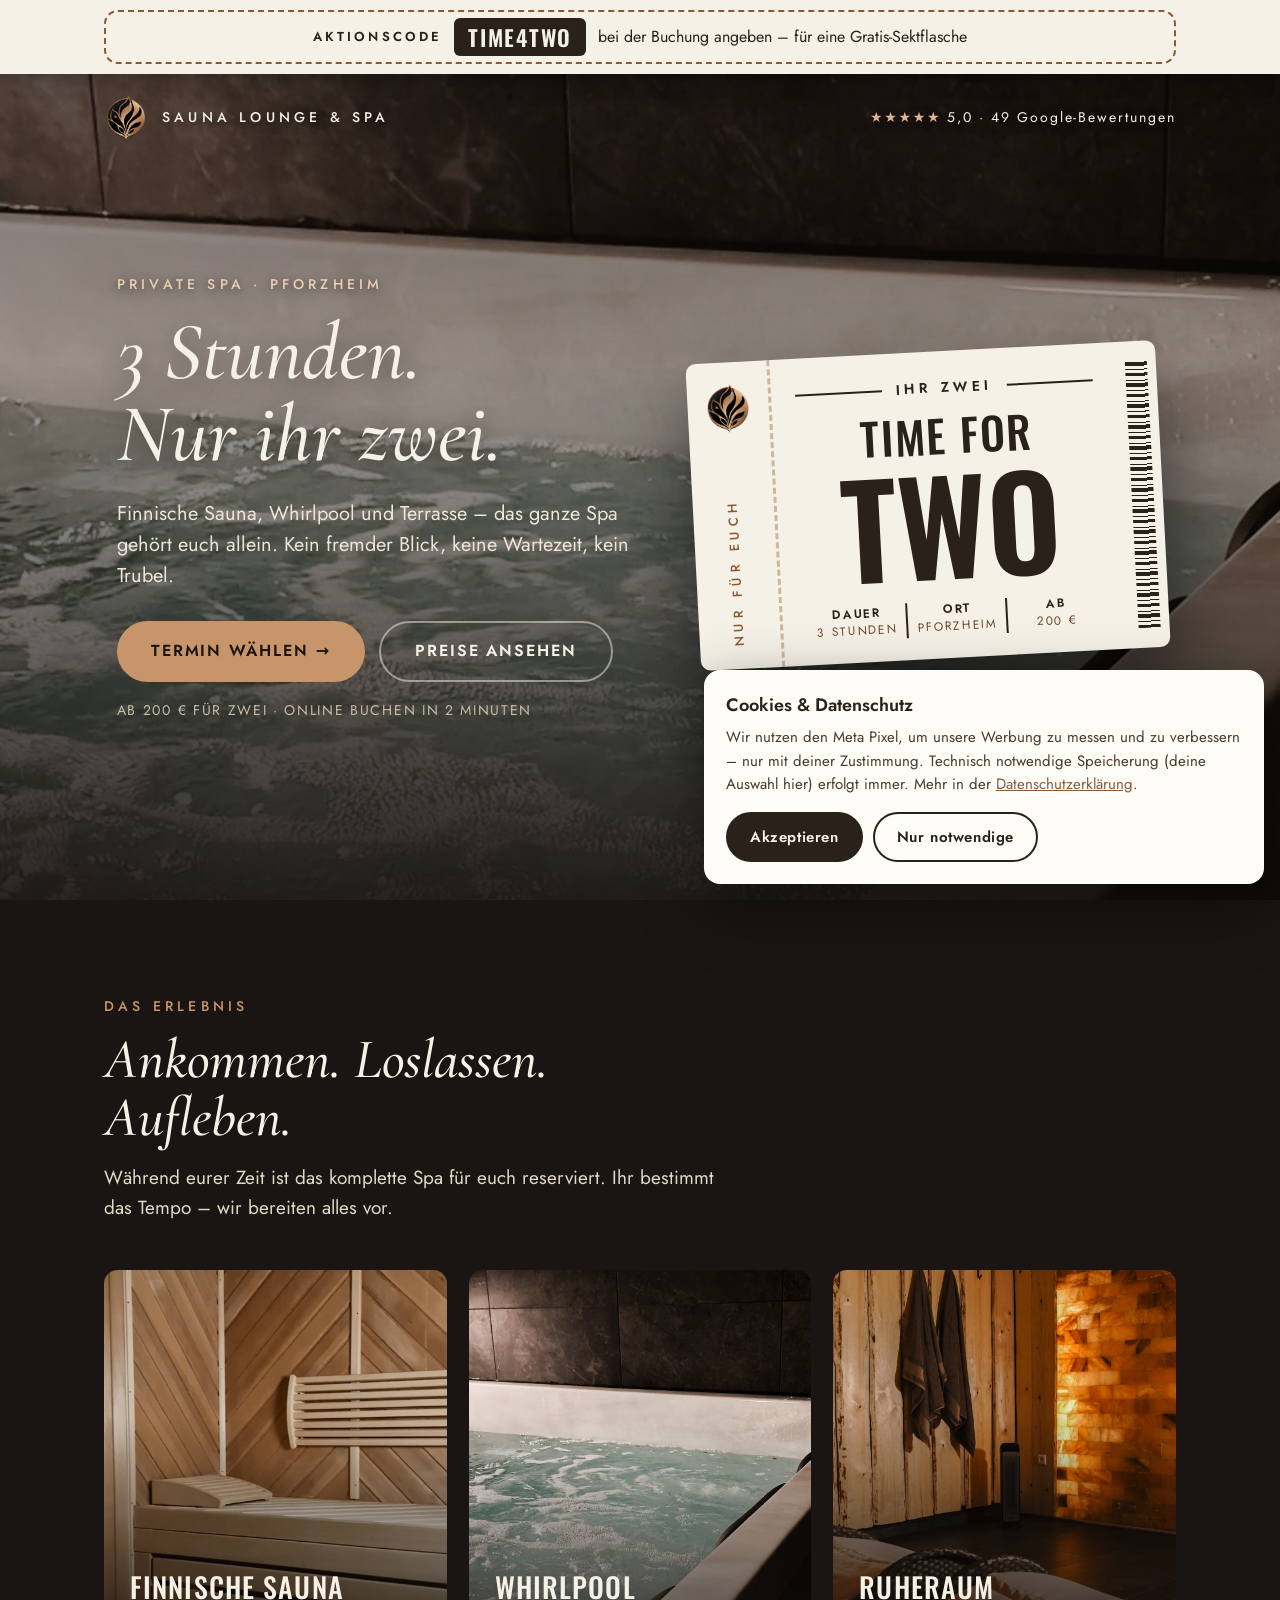
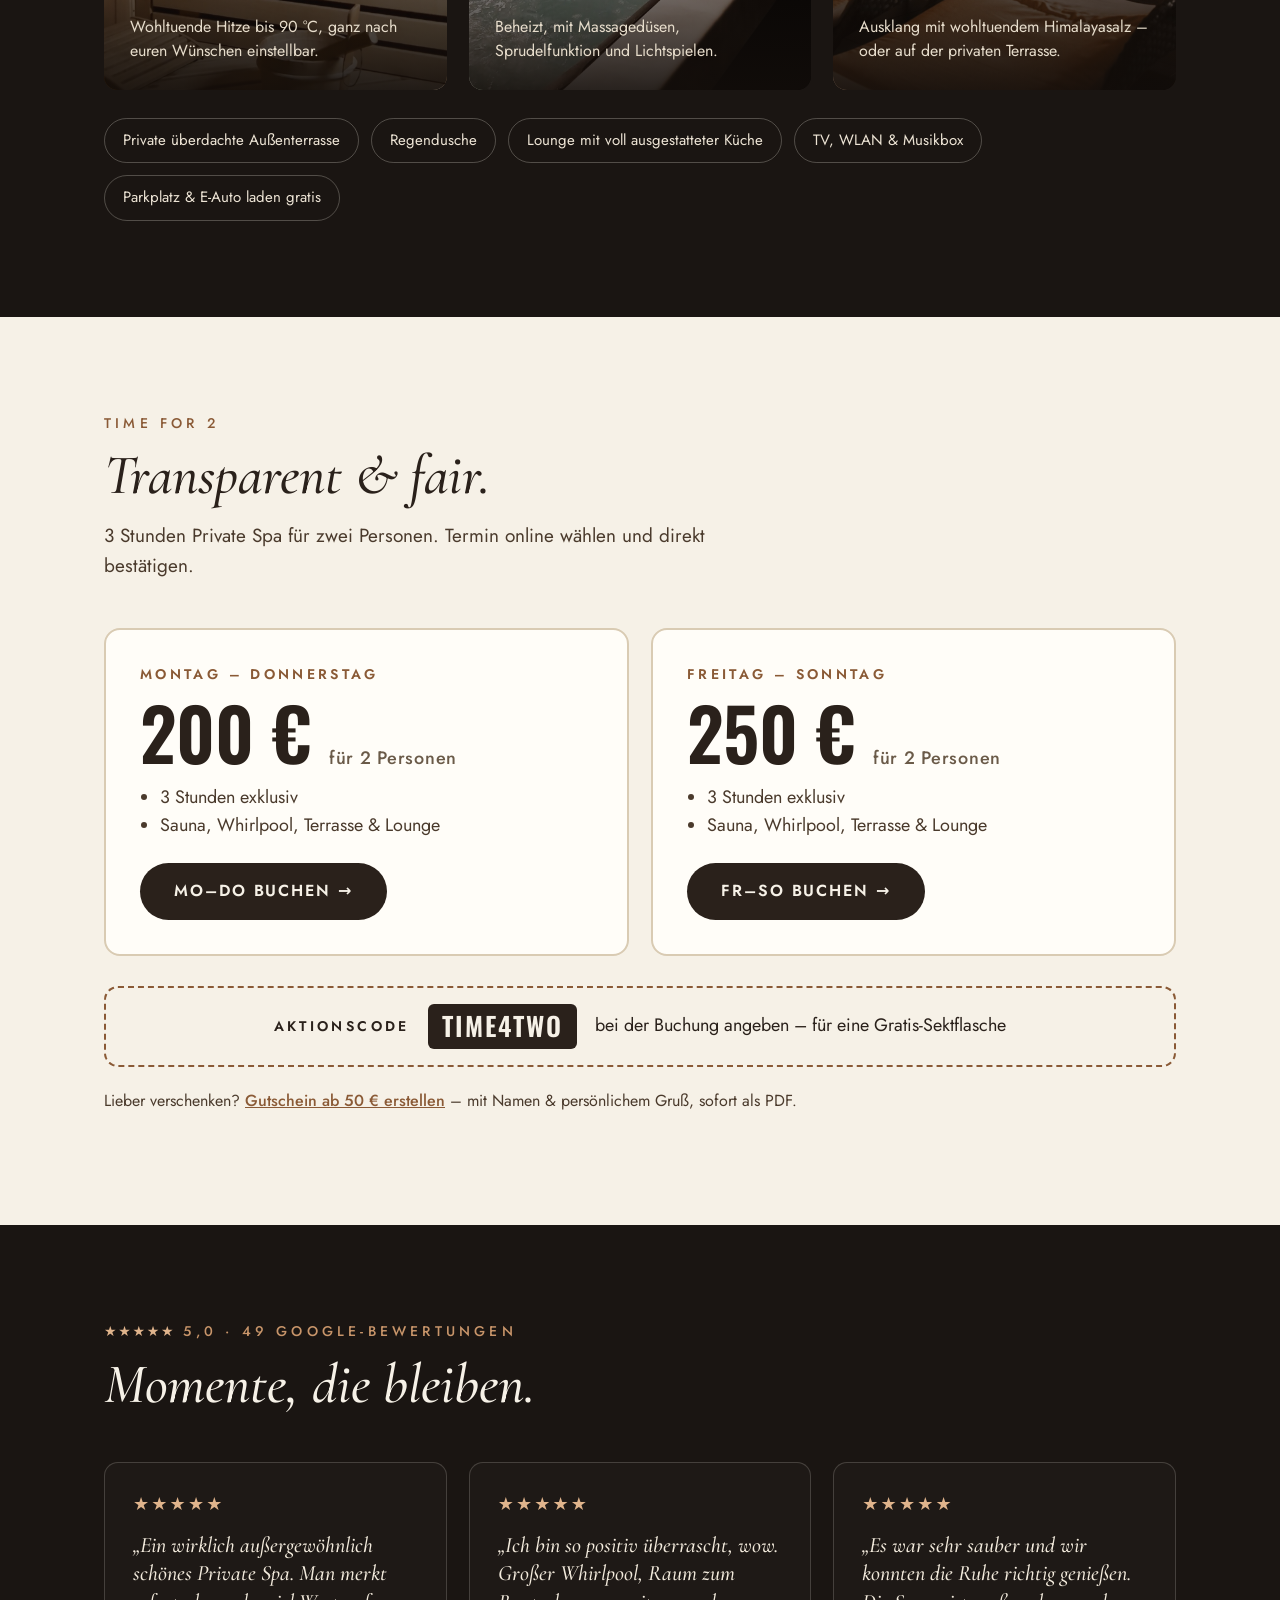
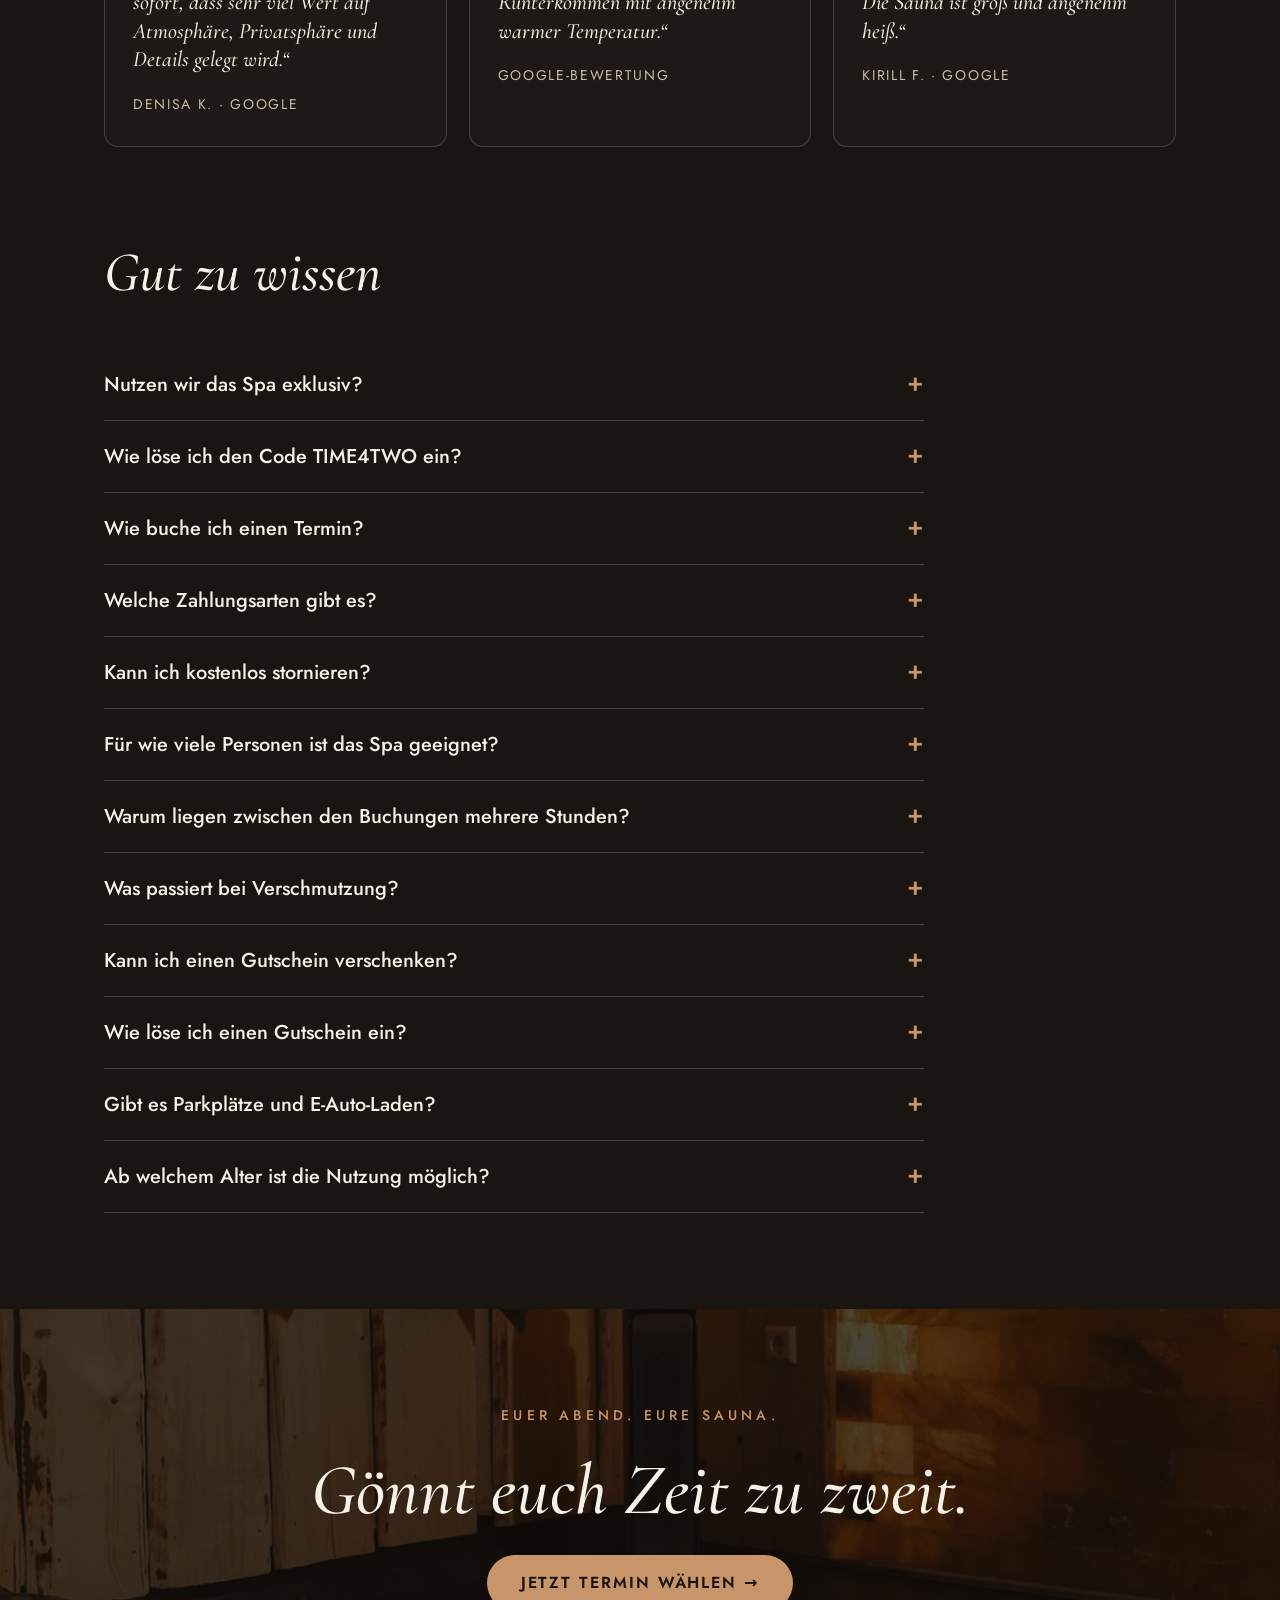
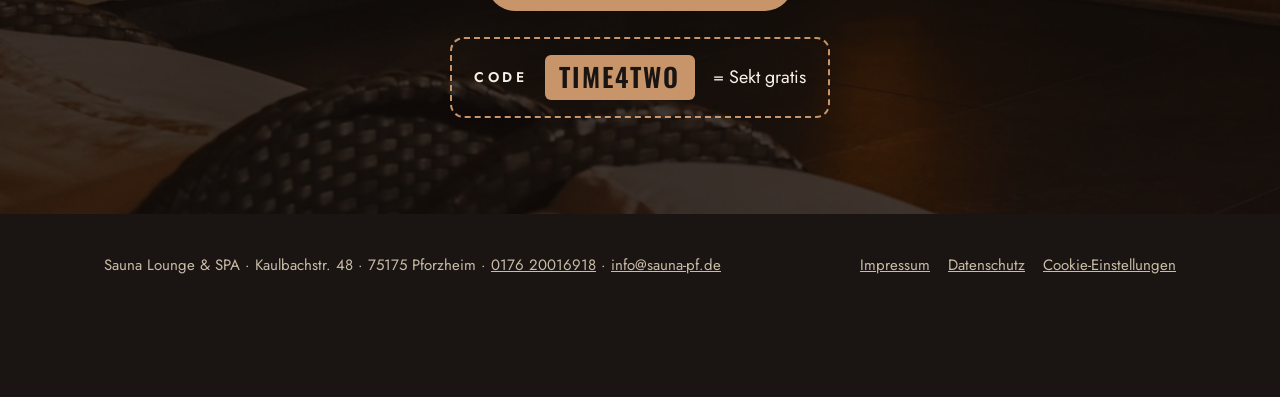
==== index.html @ 3f167b81 "Aktionscode-Banner bleibt beim Scrollen oben Co-Authored-By: Claude Opus 5.5 <noreply@anthropic.com>" ====
<!doctype html>
<html lang="de">
<head>
<meta charset="utf-8">
<meta name="viewport" content="width=device-width, initial-scale=1">
<title>Time for 2 – Private Spa Pforzheim | Sauna Lounge &amp; SPA</title>
<meta name="description" content="3 Stunden Private Spa zu zweit in Pforzheim: finnische Sauna, Whirlpool und Terrasse – ganz ohne fremde Gäste. Ab 200 €. Mit Code TIME4TWO gibt es eine Flasche Sekt gratis.">
<meta property="og:title" content="Time for 2 – Private Spa Pforzheim">
<meta property="og:description" content="3 Stunden Sauna, Whirlpool &amp; Terrasse nur für euch zwei. Ab 200 €.">
<meta property="og:image" content="https://spa-pf.de/assets/img/foto-whirlpool.jpg">
<meta property="og:url" content="https://spa-pf.de/">
<link rel="canonical" href="https://spa-pf.de/">
<link rel="icon" type="image/png" href="assets/img/favicon.png">
<link rel="preload" href="assets/fonts/cormorant-garamond-latin-500-italic.woff2" as="font" type="font/woff2" crossorigin>
<link rel="preload" href="assets/fonts/oswald-latin-600-normal.woff2" as="font" type="font/woff2" crossorigin>
<link rel="stylesheet" href="assets/style.css">
<script src="assets/config.js"></script>
<script src="assets/site.js" defer></script>
</head>
<body>

<header class="top has-promo">
  <div class="promo">
    <div class="wrap">
      <div class="coupon">
        <span class="label">AKTIONSCODE</span><span class="short">Code:</span><code>TIME4TWO</code><span class="long">bei der Buchung angeben – für eine Gratis-Sektflasche</span><span class="short">= Sekt Gratis</span>
      </div>
    </div>
  </div>
  <div class="wrap">
    <a class="brand" href="./"><img src="assets/img/logo.png" alt="" width="44" height="44"><span>SAUNA LOUNGE &amp; SPA</span></a>
    <div class="rating"><span class="stars" aria-hidden="true">★★★★★</span> 5,0 · 49 Google-Bewertungen</div>
  </div>
</header>

<main>
  <!-- HERO -->
  <section class="hero" aria-labelledby="hero-title">
    <img class="hero-bg" src="assets/img/foto-whirlpool.jpg" alt="" fetchpriority="high">
    <div class="wrap">
      <div>
        <div class="eyebrow">Private Spa · Pforzheim</div>
        <h1 id="hero-title" style="margin-top:16px">3 Stunden.<br>Nur ihr zwei.</h1>
        <p class="lead">Finnische Sauna, Whirlpool und Terrasse – das ganze Spa gehört euch allein. Kein fremder Blick, keine Wartezeit, kein Trubel.</p>
        <div class="ctas">
          <a class="btn" data-go="booking" href="https://sauna-pf.de/buchen">Termin wählen →</a>
          <a class="btn btn-ghost" href="#preise">Preise ansehen</a>
        </div>
        <p class="note">Ab 200 € für zwei · Online buchen in 2 Minuten</p>
      </div>

      <div class="ticket" aria-label="Time for Two – 3 Stunden, Private Spa Pforzheim, ab 200 Euro">
        <div class="stub"><img src="assets/img/logo.png" alt=""><span>NUR FÜR EUCH</span></div>
        <div class="body">
          <div class="for">IHR ZWEI</div>
          <div class="small">TIME FOR</div>
          <div class="big">TWO</div>
          <div class="grid">
            <div><b>DAUER</b><span>3 STUNDEN</span></div>
            <div><b>ORT</b><span>PFORZHEIM</span></div>
            <div><b>AB</b><span>200 €</span></div>
          </div>
        </div>
        <div class="bar"><i aria-hidden="true"></i></div>
      </div>
    </div>
  </section>

  <!-- AUSSTATTUNG -->
  <section aria-labelledby="ausstattung-title">
    <div class="wrap">
      <div class="section-head">
        <div class="eyebrow">Das Erlebnis</div>
        <h2 id="ausstattung-title" style="margin-top:12px">Ankommen. Loslassen. Aufleben.</h2>
        <p>Während eurer Zeit ist das komplette Spa für euch reserviert. Ihr bestimmt das Tempo – wir bereiten alles vor.</p>
      </div>
      <div class="features">
        <article class="feature">
          <img src="assets/img/foto-sauna.jpg" alt="Finnische Sauna mit hellen Holzbänken und Aufgusskübel" loading="lazy">
          <div><h3>Finnische Sauna</h3><p>Wohltuende Hitze bis 90 °C, ganz nach euren Wünschen einstellbar.</p></div>
        </article>
        <article class="feature">
          <img src="assets/img/foto-whirlpool.jpg" alt="Sprudelnder Whirlpool vor dunklen Steinfliesen" loading="lazy">
          <div><h3>Whirlpool</h3><p>Beheizt, mit Massagedüsen, Sprudelfunktion und Lichtspielen.</p></div>
        </article>
        <article class="feature">
          <img src="assets/img/foto-ruheraum.jpg" alt="Ruheraum mit Liegen und warm beleuchteter Salzsteinwand" loading="lazy">
          <div><h3>Ruheraum</h3><p>Ausklang mit wohltuendem Himalayasalz – oder auf der privaten Terrasse.</p></div>
        </article>
      </div>
      <div class="amen" aria-label="Weitere Ausstattung">
        <span>Private überdachte Außenterrasse</span>
        <span>Regendusche</span>
        <span>Lounge mit voll ausgestatteter Küche</span>
        <span>TV, WLAN &amp; Musikbox</span>
        <span>Parkplatz &amp; E-Auto laden gratis</span>
      </div>
    </div>
  </section>

  <!-- PREISE -->
  <section class="prices" id="preise" aria-labelledby="preise-title">
    <div class="wrap">
      <div class="section-head">
        <div class="eyebrow">Time for 2</div>
        <h2 id="preise-title" style="margin-top:12px">Transparent &amp; fair.</h2>
        <p>3 Stunden Private Spa für zwei Personen. Termin online wählen und direkt bestätigen.</p>
      </div>
      <div class="price-grid">
        <div class="price">
          <div class="day">MONTAG – DONNERSTAG</div>
          <div class="amount">200 € <small>für 2 Personen</small></div>
          <ul><li>3 Stunden exklusiv</li><li>Sauna, Whirlpool, Terrasse &amp; Lounge</li></ul>
          <a class="btn" data-go="booking" href="https://sauna-pf.de/buchen">Mo–Do buchen →</a>
        </div>
        <div class="price">
          <div class="day">FREITAG – SONNTAG</div>
          <div class="amount">250 € <small>für 2 Personen</small></div>
          <ul><li>3 Stunden exklusiv</li><li>Sauna, Whirlpool, Terrasse &amp; Lounge</li></ul>
          <a class="btn" data-go="weekend" href="https://sauna-pf.de/buchen">Fr–So buchen →</a>
        </div>
      </div>
      <div class="coupon">
        <span class="label">AKTIONSCODE</span><code>TIME4TWO</code><span>bei der Buchung angeben – für eine Gratis-Sektflasche</span>
      </div>
      <p class="alt">Lieber verschenken? <a data-go="voucher" href="https://sauna-pf.de/gutscheine">Gutschein ab 50 € erstellen</a> – mit Namen &amp; persönlichem Gruß, sofort als PDF.</p>
    </div>
  </section>

  <!-- BEWERTUNGEN -->
  <section aria-labelledby="stimmen-title">
    <div class="wrap">
      <div class="section-head">
        <div class="eyebrow"><span class="stars" aria-hidden="true">★★★★★</span> 5,0 · 49 Google-Bewertungen</div>
        <h2 id="stimmen-title" style="margin-top:12px">Momente, die bleiben.</h2>
      </div>
      <div class="reviews">
        <figure class="review" style="margin:0">
          <div class="stars" aria-label="5 von 5 Sternen">★★★★★</div>
          <blockquote>„Ein wirklich außergewöhnlich schönes Private Spa. Man merkt sofort, dass sehr viel Wert auf Atmosphäre, Privatsphäre und Details gelegt wird.“</blockquote>
          <cite>Denisa K. · Google</cite>
        </figure>
        <figure class="review" style="margin:0">
          <div class="stars" aria-label="5 von 5 Sternen">★★★★★</div>
          <blockquote>„Ich bin so positiv überrascht, wow. Großer Whirlpool, Raum zum Runterkommen mit angenehm warmer Temperatur.“</blockquote>
          <cite>Google-Bewertung</cite>
        </figure>
        <figure class="review" style="margin:0">
          <div class="stars" aria-label="5 von 5 Sternen">★★★★★</div>
          <blockquote>„Es war sehr sauber und wir konnten die Ruhe richtig genießen. Die Sauna ist groß und angenehm heiß.“</blockquote>
          <cite>Kirill F. · Google</cite>
        </figure>
      </div>
    </div>
  </section>

  <!-- FAQ -->
  <section aria-labelledby="faq-title" style="padding-top:0">
    <div class="wrap">
      <div class="section-head"><h2 id="faq-title">Gut zu wissen</h2></div>
      <div class="faq">
        <details><summary>Nutzen wir das Spa exklusiv?</summary><p>Ja. Während eurer gesamten Buchungszeit gehört das komplette Spa nur euch – keine anderen Gäste, keine Wartezeit.</p></details>
        <details><summary>Wie löse ich den Code TIME4TWO ein?</summary><p>Gebt den Code bei der Online-Buchung an. Ihr bekommt dann bei eurem Besuch eine Flasche Sekt gratis dazu.</p></details>
        <details><summary>Wie buche ich einen Termin?</summary><p>Tarif online auswählen, freien Termin im Kalender wählen, sicher bezahlen – und ihr erhaltet sofort eure Bestätigung.</p></details>
        <details><summary>Welche Zahlungsarten gibt es?</summary><p>PayPal, Überweisung oder bar vor Ort. Ihr könnt komplett zahlen oder eine Anzahlung leisten. Bei Online-Zahlung ist euer Termin sofort reserviert, Überweisungen müssen innerhalb von 7 Tagen eingehen. Bei Barzahlung bestätigen wir euch den Termin per E-Mail, nachdem wir die Anfrage geprüft haben.</p></details>
        <details><summary>Kann ich kostenlos stornieren?</summary><p>Ja, kostenfrei stornieren oder verschieben könnt ihr bis 72 Stunden vor dem Termin. Spätere Stornierungen und Nichterscheinen werden nicht erstattet.</p></details>
        <details><summary>Für wie viele Personen ist das Spa geeignet?</summary><p>Das Private Spa ist für 2 bis 6 Personen ausgelegt, weitere Gäste sind gegen Aufpreis möglich. Die Küche ist mit Geschirr für bis zu 12 Personen ausgestattet. Alle Tarife findet ihr bei der <a data-go="booking" href="https://sauna-pf.de/buchen">Online-Buchung</a>.</p></details>
        <details><summary>Warum liegen zwischen den Buchungen mehrere Stunden?</summary><p>Nach jeder Buchung gibt es eine feste Pause, in der wir das Spa gründlich reinigen und für die nächsten Gäste vorbereiten.</p></details>
        <details><summary>Was passiert bei Verschmutzung?</summary><p>Eine besenreine Übergabe ist kostenfrei. Andernfalls berechnen wir eine Reinigungsgebühr von 100 €.</p></details>
        <details><summary>Kann ich einen Gutschein verschenken?</summary><p>Ja – als Wertgutschein ab 50 €, für ein bestimmtes Angebot oder als Mehrfachkarte, online oder telefonisch. Ihr bekommt ihn als PDF per E-Mail, mit Namen und persönlichem Gruß, zum Ausdrucken oder direkt an die beschenkte Person. <a data-go="voucher" href="https://sauna-pf.de/gutscheine">Zum Gutschein</a></p></details>
        <details><summary>Wie löse ich einen Gutschein ein?</summary><p>Gebt den Gutscheincode im letzten Schritt der Online-Buchung ein oder ruft uns an. Wertgutscheine können auch teilweise eingelöst werden, das Restguthaben bleibt bis zum aufgedruckten Datum gültig.</p></details>
        <details><summary>Gibt es Parkplätze und E-Auto-Laden?</summary><p>Ja. Ihr findet uns in der Kaulbachstr. 48, 75175 Pforzheim. Parkplätze sind vorhanden, und euer E-Auto ladet ihr während des Aufenthalts kostenlos.</p></details>
        <details><summary>Ab welchem Alter ist die Nutzung möglich?</summary><p>Das Private Spa ist ab 18 Jahren.</p></details>
      </div>
    </div>
  </section>

  <!-- FINAL CTA -->
  <section class="final" aria-labelledby="final-title">
    <img src="assets/img/foto-ruheraum.jpg" alt="" loading="lazy">
    <div class="wrap">
      <div class="eyebrow">Euer Abend. Eure Sauna.</div>
      <h2 id="final-title">Gönnt euch Zeit zu zweit.</h2>
      <a class="btn" data-go="booking" href="https://sauna-pf.de/buchen">Jetzt Termin wählen →</a>
      <div class="coupon" style="color:var(--paper)"><span class="label">CODE</span><code>TIME4TWO</code><span>= Sekt gratis</span></div>
    </div>
  </section>
</main>

<footer>
  <div class="wrap">
    <div>Sauna Lounge &amp; SPA · Kaulbachstr. 48 · 75175 Pforzheim · <a href="tel:017620016918">0176 20016918</a> · <a href="mailto:info@sauna-pf.de">info@sauna-pf.de</a></div>
    <nav aria-label="Rechtliches">
      <a href="https://sauna-pf.de/impressum">Impressum</a>
      <a href="datenschutz.html">Datenschutz</a>
      <a href="#" data-consent-open>Cookie-Einstellungen</a>
    </nav>
  </div>
</footer>

<div class="sticky"><a class="btn" data-go="booking" href="https://sauna-pf.de/buchen">Termin wählen · ab 200 €</a></div>

<div class="consent" id="consent" role="dialog" aria-labelledby="consent-title" hidden>
  <h3 id="consent-title">Cookies &amp; Datenschutz</h3>
  <p>Wir nutzen den Meta Pixel, um unsere Werbung zu messen und zu verbessern – nur mit deiner Zustimmung. Technisch notwendige Speicherung (deine Auswahl hier) erfolgt immer. Mehr in der <a href="datenschutz.html">Datenschutzerklärung</a>.</p>
  <div class="row">
    <button class="yes" id="consent-accept" type="button">Akzeptieren</button>
    <button class="no" id="consent-decline" type="button">Nur notwendige</button>
  </div>
</div>

</body>
</html>
---- assets/style.css ----
@font-face{font-family:"Oswald";font-weight:500;font-style:normal;font-display:swap;src:url(fonts/oswald-latin-500-normal.woff2) format("woff2")}
@font-face{font-family:"Oswald";font-weight:600;font-style:normal;font-display:swap;src:url(fonts/oswald-latin-600-normal.woff2) format("woff2")}
@font-face{font-family:"Jost";font-weight:400;font-style:normal;font-display:swap;src:url(fonts/jost-latin-400-normal.woff2) format("woff2")}
@font-face{font-family:"Jost";font-weight:500;font-style:normal;font-display:swap;src:url(fonts/jost-latin-500-normal.woff2) format("woff2")}
@font-face{font-family:"Jost";font-weight:600;font-style:normal;font-display:swap;src:url(fonts/jost-latin-600-normal.woff2) format("woff2")}
@font-face{font-family:"Cormorant Garamond";font-weight:500;font-style:italic;font-display:swap;src:url(fonts/cormorant-garamond-latin-500-italic.woff2) format("woff2")}

:root{
  --ink:#1A1512; --ink-2:#2A211B; --paper:#F6F1E7; --paper-2:#FFFDF8;
  --bronze:#C8956A; --bronze-dark:#8A5A36; --bronze-text:#6E4A2E;
  --muted:#C9BCA8; --line:#C9B999;
  --serif:"Cormorant Garamond",Georgia,serif; --display:"Oswald","Arial Narrow",sans-serif; --sans:"Jost",system-ui,sans-serif;
  --wrap:1120px;
}
*{box-sizing:border-box}
html{scroll-behavior:smooth}
body{margin:0;background:var(--ink);color:var(--paper);font-family:var(--sans);font-size:18px;line-height:1.55;-webkit-font-smoothing:antialiased}
img{max-width:100%;display:block}
a{color:var(--bronze)}
a:hover{color:#E0B48C}
.wrap{max-width:var(--wrap);margin:0 auto;padding:0 24px}
.eyebrow{font-size:14px;letter-spacing:.3em;text-transform:uppercase;font-weight:500;color:var(--bronze)}
.serif{font-family:var(--serif);font-style:italic;font-weight:500}
h1,h2,h3{margin:0;font-weight:500}
h2{font-family:var(--serif);font-style:italic;font-size:clamp(36px,5vw,56px);line-height:1.05}

/* Buttons */
.btn{display:inline-flex;align-items:center;justify-content:center;gap:10px;min-height:56px;padding:16px 34px;border-radius:999px;background:var(--bronze);color:var(--ink);font-weight:600;font-size:16px;letter-spacing:.12em;text-transform:uppercase;text-decoration:none;transition:transform .15s ease,background .15s ease}
.btn:hover{background:#D6A67E;color:var(--ink);transform:translateY(-1px)}
.btn-ghost{background:transparent;color:var(--paper);border:2px solid rgba(246,241,231,.5)}
.btn-ghost:hover{background:rgba(246,241,231,.08);color:var(--paper)}
.btn:focus-visible,.btn-ghost:focus-visible,a:focus-visible,button:focus-visible{outline:3px solid #E0B48C;outline-offset:3px}

/* Header */
.top{position:absolute;inset:0 0 auto 0;z-index:5}
.top .wrap{display:flex;align-items:center;justify-content:space-between;padding-top:22px;padding-bottom:22px}
.brand{display:flex;align-items:center;gap:14px;color:var(--paper);text-decoration:none;font-size:14px;letter-spacing:.3em;font-weight:500;text-shadow:0 2px 10px rgba(0,0,0,.5)}
.brand img{width:44px;height:44px;object-fit:contain}
.top .rating{font-size:14px;letter-spacing:.14em;color:var(--paper);text-shadow:0 2px 10px rgba(0,0,0,.5)}
.promo{position:fixed;top:0;left:0;right:0;z-index:41;background:var(--paper);color:var(--ink-2);box-shadow:0 4px 18px rgba(0,0,0,.28)}
.top.has-promo{padding-top:74px}
html:has(.promo){scroll-padding-top:90px}
.top .promo .wrap{display:block;padding-top:10px;padding-bottom:10px}
.promo .coupon{margin:0;padding:6px 18px;gap:6px 12px;border-color:var(--bronze-dark);color:var(--ink-2)}
.promo .coupon .label{font-size:13px}
.promo .coupon code{font-size:22px;background:var(--ink-2);color:var(--paper)}
.promo .coupon span:not(.label){font-size:16px}
.promo .short{display:none}

/* Hero */
.hero{position:relative;min-height:100vh;display:flex;align-items:center;overflow:hidden;padding:190px 0 80px}
.hero-bg{position:absolute;inset:0;width:100%;height:100%;object-fit:cover;object-position:center 40%}
.hero::after{content:"";position:absolute;inset:0;background:linear-gradient(180deg,rgba(18,13,10,.65) 0%,rgba(18,13,10,.35) 40%,rgba(18,13,10,.9) 100%)}
.hero .wrap{position:relative;z-index:2;display:grid;grid-template-columns:1.05fr .95fr;gap:56px;align-items:center}
.hero h1{font-family:var(--serif);font-style:italic;font-size:clamp(46px,6.4vw,84px);line-height:1;text-shadow:0 2px 24px rgba(0,0,0,.4)}
.hero .eyebrow{color:#EBCFB3;text-shadow:0 2px 10px rgba(0,0,0,.6)}
.hero p.lead{font-size:20px;max-width:520px;color:#EFE6D8;margin:22px 0 30px}
.hero .ctas{display:flex;flex-wrap:wrap;gap:14px}
.hero .note{margin-top:18px;font-size:14px;letter-spacing:.12em;color:var(--muted);text-transform:uppercase}

/* Ticket */
.ticket{background:var(--paper);color:var(--ink-2);border-radius:10px;display:flex;box-shadow:0 40px 80px rgba(0,0,0,.55);transform:rotate(-3deg)}
.ticket .stub{width:84px;border-right:3px dashed var(--line);display:flex;flex-direction:column;align-items:center;justify-content:space-between;padding:22px 0}
.ticket .stub img{width:48px;height:48px;object-fit:contain}
.ticket .stub span{writing-mode:vertical-rl;transform:rotate(180deg);font-size:13px;letter-spacing:.35em;color:var(--bronze-dark);font-weight:500}
.ticket .body{flex:1;padding:26px 24px 22px;text-align:center;display:flex;flex-direction:column;gap:4px}
.ticket .for{display:flex;align-items:center;gap:14px;font-size:14px;letter-spacing:.3em;font-weight:600}
.ticket .for::before,.ticket .for::after{content:"";flex:1;height:2px;background:var(--ink-2)}
.ticket .small{font-family:var(--display);font-weight:500;font-size:clamp(30px,3.6vw,44px);letter-spacing:.04em;margin-top:8px;line-height:1.1}
.ticket .big{font-family:var(--display);font-weight:600;font-size:clamp(84px,10vw,136px);line-height:.92}
.ticket .grid{display:grid;grid-template-columns:repeat(3,minmax(0,1fr));margin-top:16px;font-size:12px;letter-spacing:.14em;line-height:1.45}
.ticket .grid div+div{border-left:2px solid var(--ink-2)}
.ticket .grid b{display:block;font-weight:600}
.ticket .grid span{color:var(--bronze-text)}
.ticket .bar{width:40px;display:flex;justify-content:center;padding:20px 0}
.ticket .bar i{display:block;width:22px;background:repeating-linear-gradient(0deg,#2A211B 0 3px,transparent 3px 6px,#2A211B 6px 7px,transparent 7px 10px,#2A211B 10px 14px,transparent 14px 16px,#2A211B 16px 17px,transparent 17px 21px)}

/* Coupon */
.coupon{display:flex;flex-wrap:wrap;align-items:center;justify-content:center;gap:12px 18px;border:2px dashed var(--bronze);border-radius:14px;padding:16px 22px;text-align:center}
.coupon .label{font-size:14px;letter-spacing:.24em;font-weight:600}
.coupon code{font-family:var(--display);font-weight:600;font-size:26px;letter-spacing:.08em;background:var(--bronze);color:var(--ink);padding:2px 14px;border-radius:6px}

/* Sections */
section{padding:96px 0}
.section-head{max-width:640px;margin-bottom:48px}
.section-head p{color:#E3D9C9;font-size:19px;margin:16px 0 0}

.features{display:grid;grid-template-columns:repeat(3,minmax(0,1fr));gap:22px}
.feature{position:relative;border-radius:14px;overflow:hidden;min-height:420px;display:flex;align-items:flex-end;background:#2A211B}
.feature img{position:absolute;inset:0;width:100%;height:100%;object-fit:cover}
.feature::after{content:"";position:absolute;inset:0;background:linear-gradient(180deg,rgba(0,0,0,0) 35%,rgba(18,13,10,.9) 100%)}
.feature div{position:relative;z-index:2;padding:26px}
.feature h3{font-family:var(--display);font-weight:500;font-size:28px;letter-spacing:.04em;text-transform:uppercase}
.feature p{margin:6px 0 0;color:#E6DCCB;font-size:16px}

.amen{display:flex;flex-wrap:wrap;gap:12px;margin-top:28px}
.amen span{border:1px solid rgba(246,241,231,.25);border-radius:999px;padding:10px 18px;font-size:15px;color:#EDE4D5}

/* Prices */
.prices{background:var(--paper);color:var(--ink-2)}
.prices .eyebrow{color:var(--bronze-dark)}
.prices .section-head p{color:#4A3A2C}
.price-grid{display:grid;grid-template-columns:repeat(2,minmax(0,1fr));gap:22px}
.price{border:2px solid #D9CBB3;border-radius:16px;padding:34px;display:flex;flex-direction:column;gap:10px;background:var(--paper-2)}
.price .day{font-size:14px;letter-spacing:.24em;font-weight:600;color:var(--bronze-dark)}
.price .amount{font-family:var(--display);font-weight:600;font-size:72px;line-height:1}
.price .amount small{font-family:var(--sans);font-size:18px;font-weight:500;color:#6A5A48;letter-spacing:.04em}
.price ul{margin:6px 0 14px;padding-left:20px;color:#4A3A2C}
.price .btn{align-self:flex-start;background:var(--ink-2);color:var(--paper)}
.price .btn:hover{background:#3A2E25;color:var(--paper)}
.prices .coupon{margin-top:30px;border-color:var(--bronze-dark);color:var(--ink-2)}
.prices .coupon code{background:var(--ink-2);color:var(--paper)}
.alt{margin-top:22px;color:#4A3A2C;font-size:16px}
.alt a{color:var(--bronze-dark);font-weight:500}

/* Reviews */
.stars{color:#E0B48C;letter-spacing:.12em}
.reviews{display:grid;grid-template-columns:repeat(3,minmax(0,1fr));gap:22px}
.review{border:1px solid rgba(246,241,231,.18);border-radius:14px;padding:28px;background:rgba(255,255,255,.02)}
.review blockquote{margin:12px 0 16px;font-family:var(--serif);font-style:italic;font-size:22px;line-height:1.3;color:#F2EADC}
.review cite{font-style:normal;font-size:14px;letter-spacing:.12em;color:var(--muted);text-transform:uppercase}

/* FAQ */
.faq{max-width:820px}
.faq details{border-bottom:1px solid rgba(246,241,231,.18);padding:20px 0}
.faq summary{cursor:pointer;font-size:20px;font-weight:500;list-style:none;display:flex;justify-content:space-between;gap:20px}
.faq summary::-webkit-details-marker{display:none}
.faq summary::after{content:"+";color:var(--bronze);font-size:26px;line-height:1}
.faq details[open] summary::after{content:"–"}
.faq p{margin:12px 0 0;color:#E3D9C9}

/* Final CTA */
.final{position:relative;overflow:hidden;text-align:center}
.final img{position:absolute;inset:0;width:100%;height:100%;object-fit:cover;object-position:center 60%}
.final::after{content:"";position:absolute;inset:0;background:rgba(18,13,10,.72)}
.final .wrap{position:relative;z-index:2;display:flex;flex-direction:column;align-items:center;gap:26px}
.final h2{font-size:clamp(40px,6vw,72px)}

footer{padding:40px 0 120px;color:var(--muted);font-size:15px}
footer .wrap{display:flex;flex-wrap:wrap;gap:16px 28px;justify-content:space-between}
footer nav{display:flex;flex-wrap:wrap;gap:18px}
footer a{color:var(--muted)}

/* Sticky mobile CTA */
.sticky{display:none}

/* Consent */
.consent{position:fixed;left:16px;right:16px;bottom:16px;z-index:50;max-width:560px;margin-left:auto;background:var(--paper-2);color:var(--ink-2);border-radius:16px;padding:22px;box-shadow:0 20px 60px rgba(0,0,0,.5)}
.consent[hidden]{display:none}
.consent h3{font-size:18px;font-weight:600;margin:0 0 6px}
.consent p{margin:0 0 16px;font-size:15px;color:#4A3A2C}
.consent a{color:var(--bronze-dark)}
.consent .row{display:flex;flex-wrap:wrap;gap:10px}
.consent button{min-height:48px;padding:12px 22px;border-radius:999px;font:600 15px var(--sans);letter-spacing:.04em;cursor:pointer;border:2px solid var(--ink-2)}
.consent .yes{background:var(--ink-2);color:var(--paper)}
.consent .no{background:transparent;color:var(--ink-2)}

/* Legal pages */
.legal{padding:140px 0 80px;max-width:820px}
.legal h1{font-family:var(--serif);font-style:italic;font-size:52px;margin-bottom:24px}
.legal h2{font-family:var(--sans);font-style:normal;font-size:22px;font-weight:600;margin:32px 0 8px}
.legal p,.legal li{color:#E3D9C9}
.legal .hint{border:2px dashed var(--bronze);border-radius:12px;padding:16px 20px;color:var(--paper)}

@media (max-width:900px){
  .hero .wrap{grid-template-columns:1fr;gap:40px}
  .hero{padding-top:180px}
  .features,.reviews,.price-grid{grid-template-columns:1fr}
  .feature{min-height:320px}
  section{padding:72px 0}
}
@media (max-width:640px){
  body{font-size:17px}
  .wrap{padding:0 16px}
  .top .rating{display:none}
  .promo .label,.promo .long{display:none}
  .promo .short{display:inline}
  .top.has-promo{padding-top:70px}
  .promo .coupon code{font-size:19px}
  .brand span{font-size:12px;letter-spacing:.24em}
  .ticket .stub{width:58px}
  .ticket .stub img{width:36px;height:36px}
  .ticket .body{padding:20px 14px 16px}
  .ticket .grid{font-size:10px;letter-spacing:.08em}
  .ticket .bar{width:28px}
  .ticket .bar i{width:16px}
  .hero .ctas .btn{flex:1 1 100%}
  .price{padding:26px}
  .price .amount{font-size:60px}
  .sticky{display:flex;position:fixed;left:0;right:0;bottom:0;z-index:40;padding:12px 16px calc(12px + env(safe-area-inset-bottom));background:rgba(18,13,10,.94);border-top:1px solid rgba(246,241,231,.12)}
  .sticky .btn{width:100%}
}
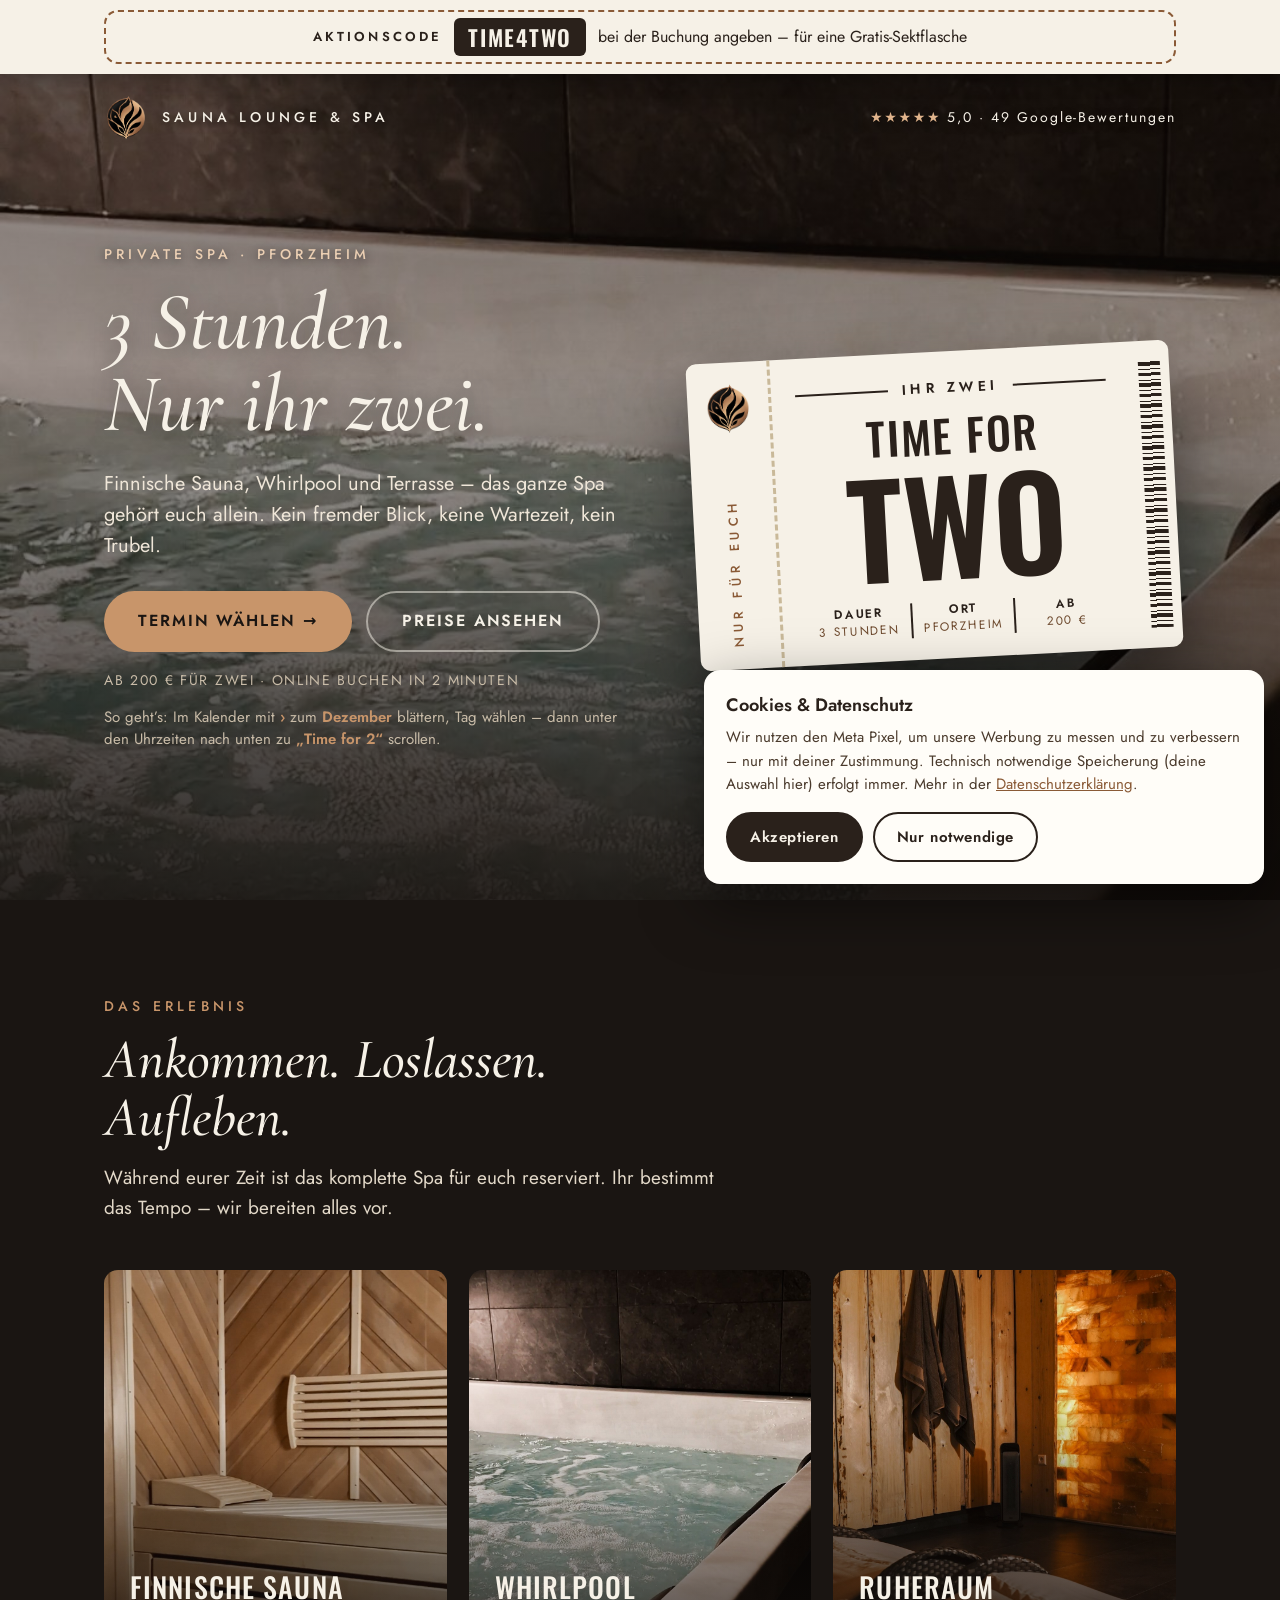
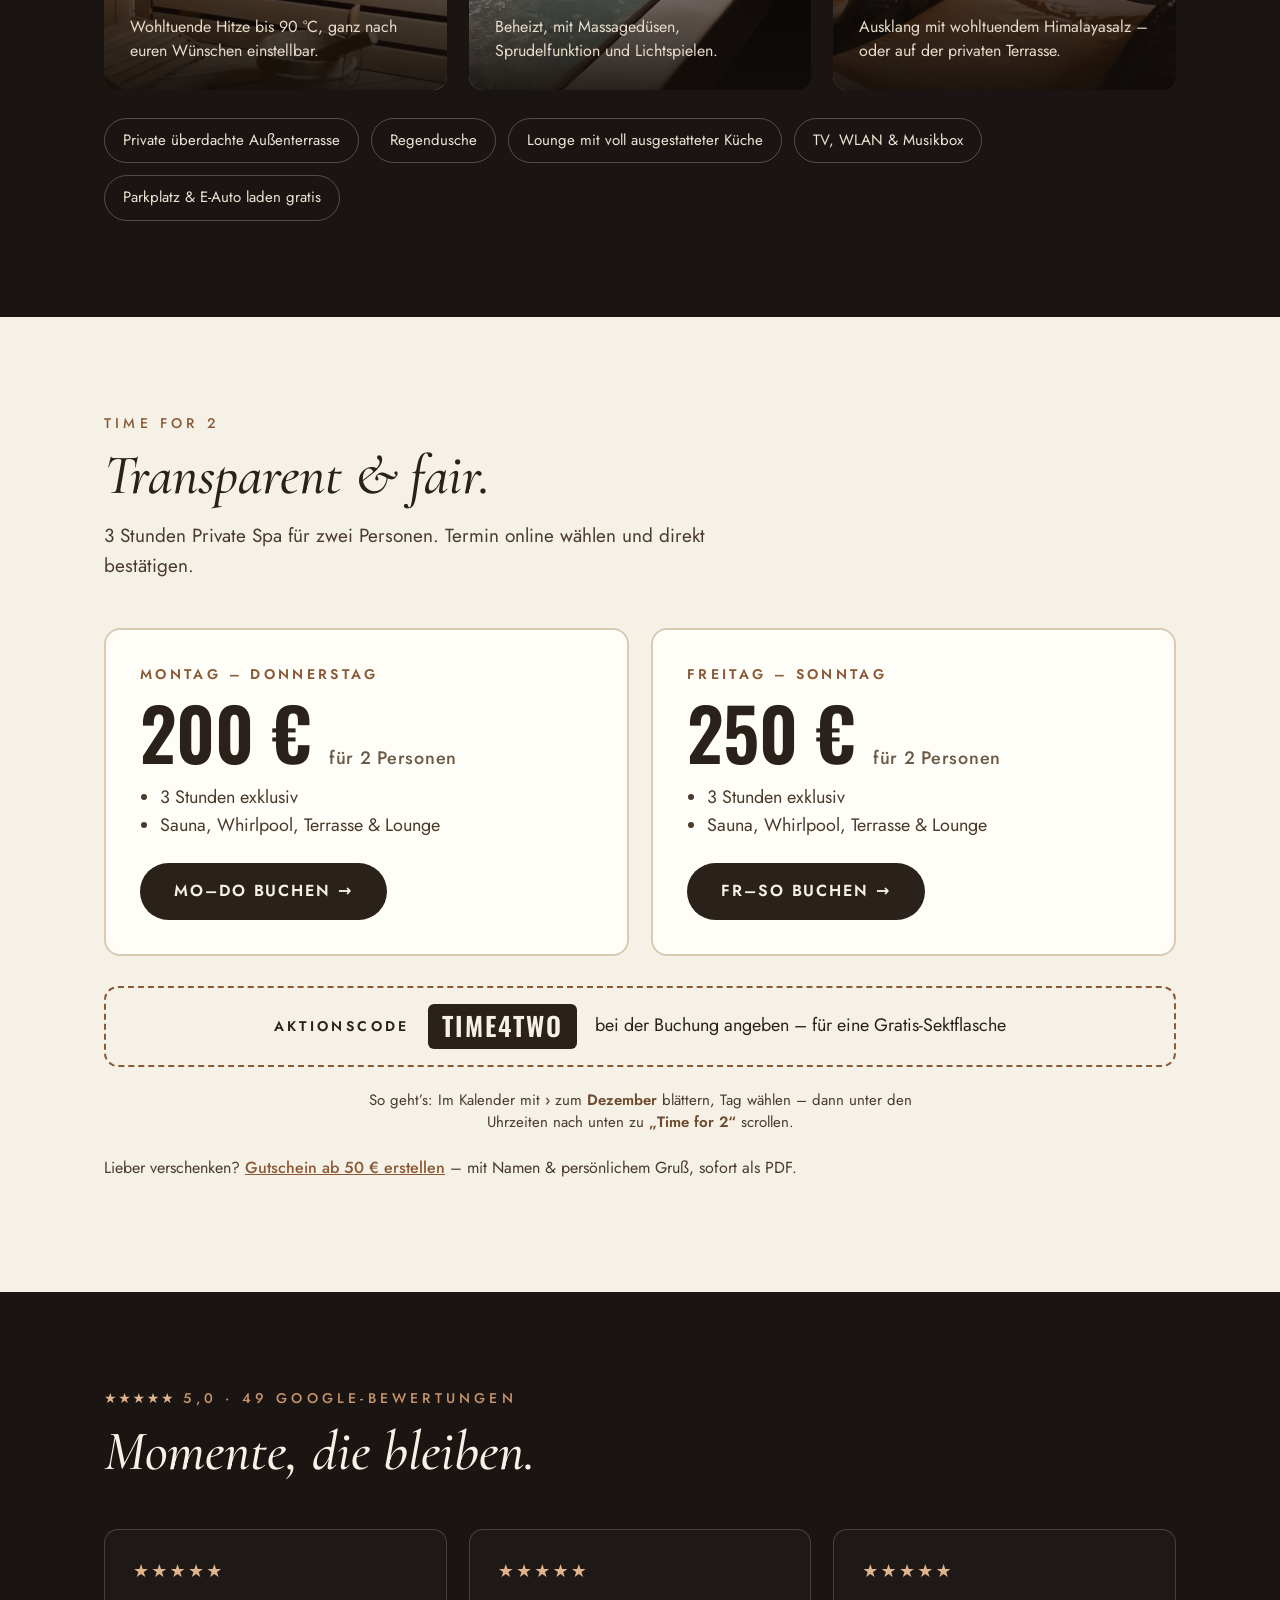
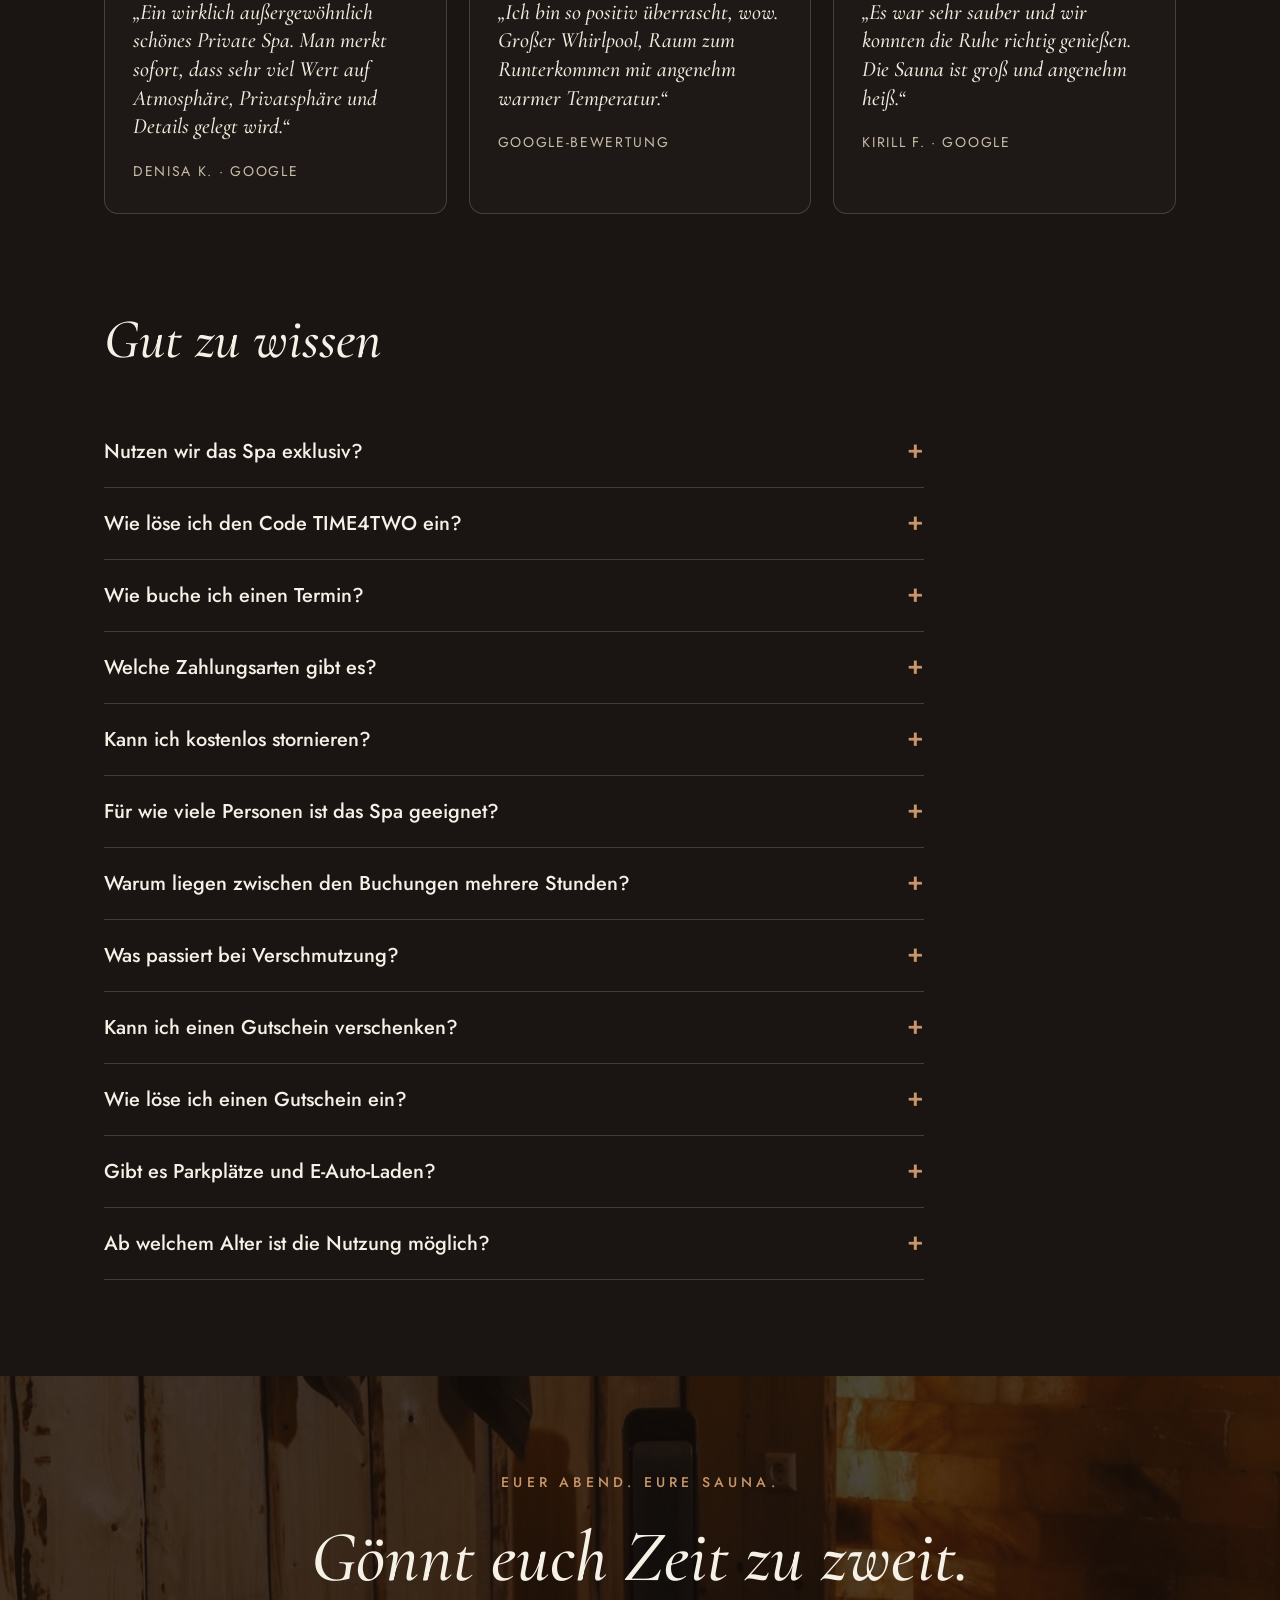
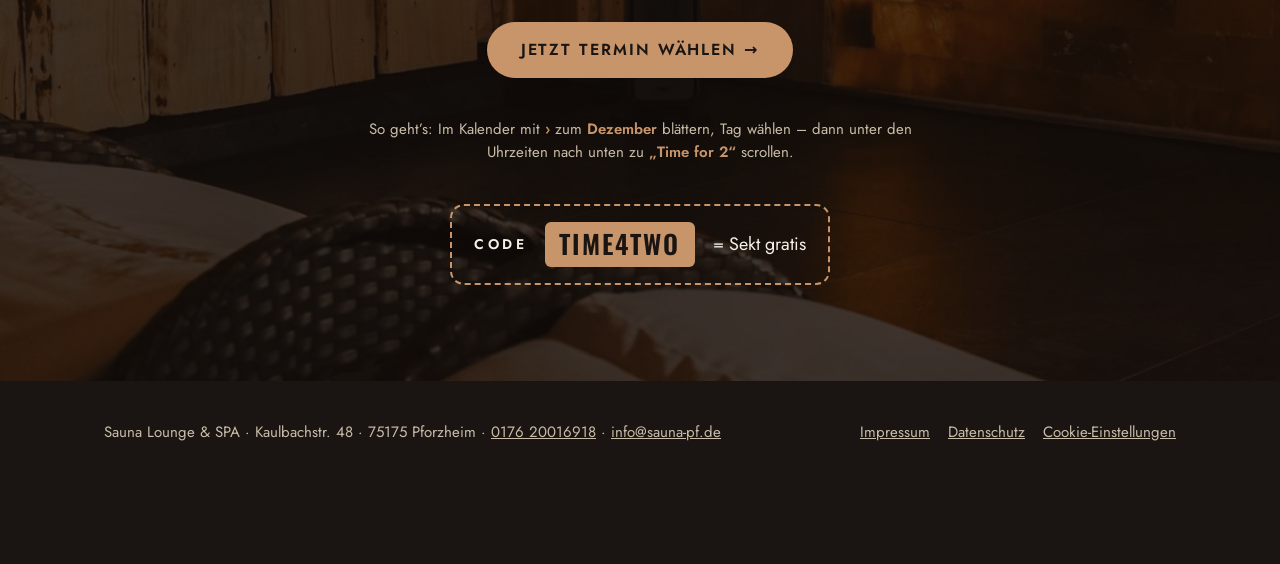
==== commit 3c9a750d: "Hinweis zur Buchung: Monat wechseln und Time for 2 waehlen Co-Authored-By: Claude Opus 5.5 <noreply@" ====
--- a/index.html
+++ b/index.html
@@ -5,6 +5,7 @@
 <meta name="viewport" content="width=device-width, initial-scale=1">
 <title>Time for 2 – Private Spa Pforzheim | Sauna Lounge &amp; SPA</title>
 <meta name="description" content="3 Stunden Private Spa zu zweit in Pforzheim: finnische Sauna, Whirlpool und Terrasse – ganz ohne fremde Gäste. Ab 200 €. Mit Code TIME4TWO gibt es eine Flasche Sekt gratis.">
+<meta name="facebook-domain-verification" content="t4uvid177t0m8voqss7k0754j7fzf5">
 <meta property="og:title" content="Time for 2 – Private Spa Pforzheim">
 <meta property="og:description" content="3 Stunden Sauna, Whirlpool &amp; Terrasse nur für euch zwei. Ab 200 €.">
 <meta property="og:image" content="https://spa-pf.de/assets/img/foto-whirlpool.jpg">
@@ -13,9 +14,9 @@
 <link rel="icon" type="image/png" href="assets/img/favicon.png">
 <link rel="preload" href="assets/fonts/cormorant-garamond-latin-500-italic.woff2" as="font" type="font/woff2" crossorigin>
 <link rel="preload" href="assets/fonts/oswald-latin-600-normal.woff2" as="font" type="font/woff2" crossorigin>
-<link rel="stylesheet" href="assets/style.css">
-<script src="assets/config.js"></script>
-<script src="assets/site.js" defer></script>
+<link rel="stylesheet" href="assets/style.css?v=6">
+<script src="assets/config.js?v=5"></script>
+<script src="assets/site.js?v=6" defer></script>
 </head>
 <body>
 
@@ -47,6 +48,7 @@
           <a class="btn btn-ghost" href="#preise">Preise ansehen</a>
         </div>
         <p class="note">Ab 200 € für zwei · Online buchen in 2 Minuten</p>
+        <p class="howto">So geht’s: Im Kalender mit <b>›</b> zum <b data-month>nächsten Monat</b> blättern, Tag wählen – dann unter den Uhrzeiten nach unten zu <b>„Time for 2“</b> scrollen.</p>
       </div>
 
       <div class="ticket" aria-label="Time for Two – 3 Stunden, Private Spa Pforzheim, ab 200 Euro">
@@ -123,6 +125,7 @@
       <div class="coupon">
         <span class="label">AKTIONSCODE</span><code>TIME4TWO</code><span>bei der Buchung angeben – für eine Gratis-Sektflasche</span>
       </div>
+      <p class="howto">So geht’s: Im Kalender mit <b>›</b> zum <b data-month>nächsten Monat</b> blättern, Tag wählen – dann unter den Uhrzeiten nach unten zu <b>„Time for 2“</b> scrollen.</p>
       <p class="alt">Lieber verschenken? <a data-go="voucher" href="https://sauna-pf.de/gutscheine">Gutschein ab 50 € erstellen</a> – mit Namen &amp; persönlichem Gruß, sofort als PDF.</p>
     </div>
   </section>
@@ -182,6 +185,7 @@
       <div class="eyebrow">Euer Abend. Eure Sauna.</div>
       <h2 id="final-title">Gönnt euch Zeit zu zweit.</h2>
       <a class="btn" data-go="booking" href="https://sauna-pf.de/buchen">Jetzt Termin wählen →</a>
+      <p class="howto">So geht’s: Im Kalender mit <b>›</b> zum <b data-month>nächsten Monat</b> blättern, Tag wählen – dann unter den Uhrzeiten nach unten zu <b>„Time for 2“</b> scrollen.</p>
       <div class="coupon" style="color:var(--paper)"><span class="label">CODE</span><code>TIME4TWO</code><span>= Sekt gratis</span></div>
     </div>
   </section>
--- a/assets/style.css
+++ b/assets/style.css
@@ -111,6 +111,10 @@
 .prices .coupon{margin-top:30px;border-color:var(--bronze-dark);color:var(--ink-2)}
 .prices .coupon code{background:var(--ink-2);color:var(--paper)}
 .alt{margin-top:22px;color:#4A3A2C;font-size:16px}
+.howto{margin-top:14px;max-width:560px;font-size:15px;line-height:1.5;color:var(--muted)}
+.howto b{color:var(--bronze);font-weight:600}
+.prices .howto{margin:22px auto 0;text-align:center;color:#4A3A2C}
+.prices .howto b{color:var(--bronze-text)}
 .alt a{color:var(--bronze-dark);font-weight:500}
 
 /* Reviews */
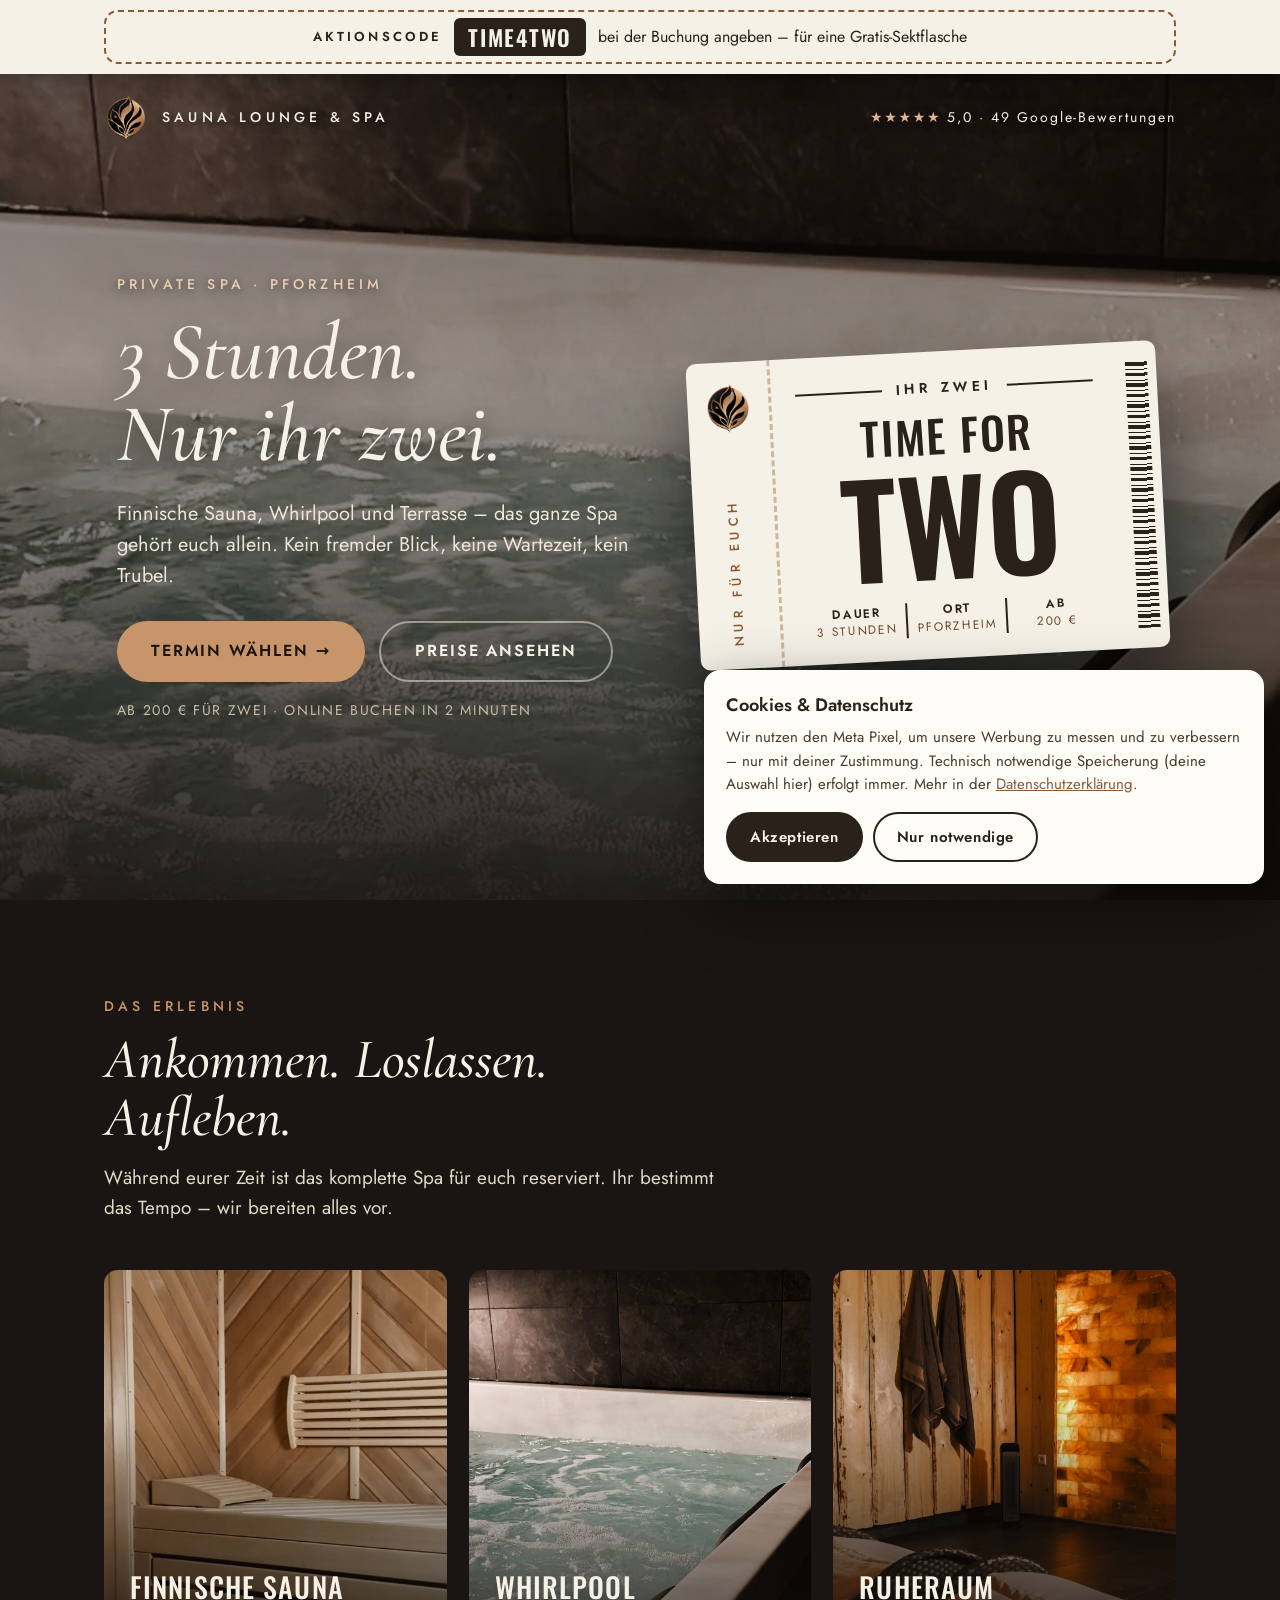
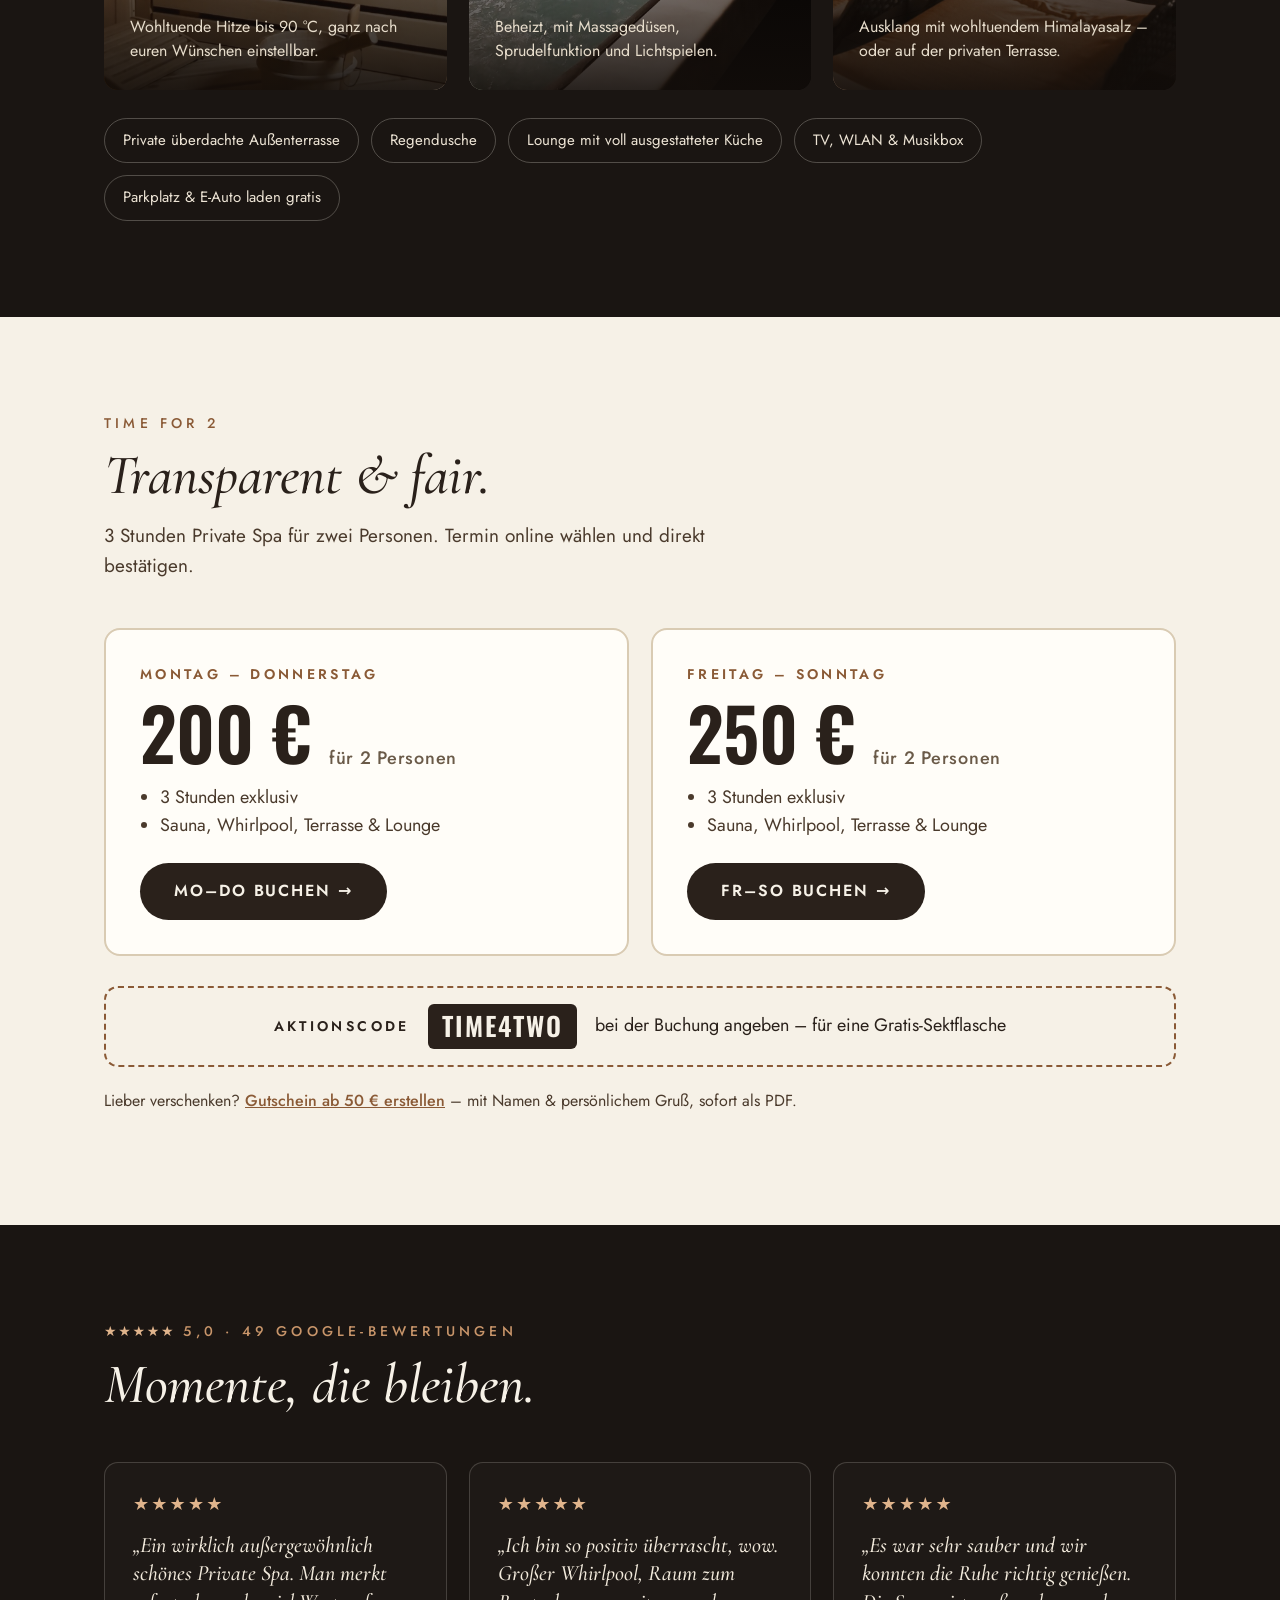
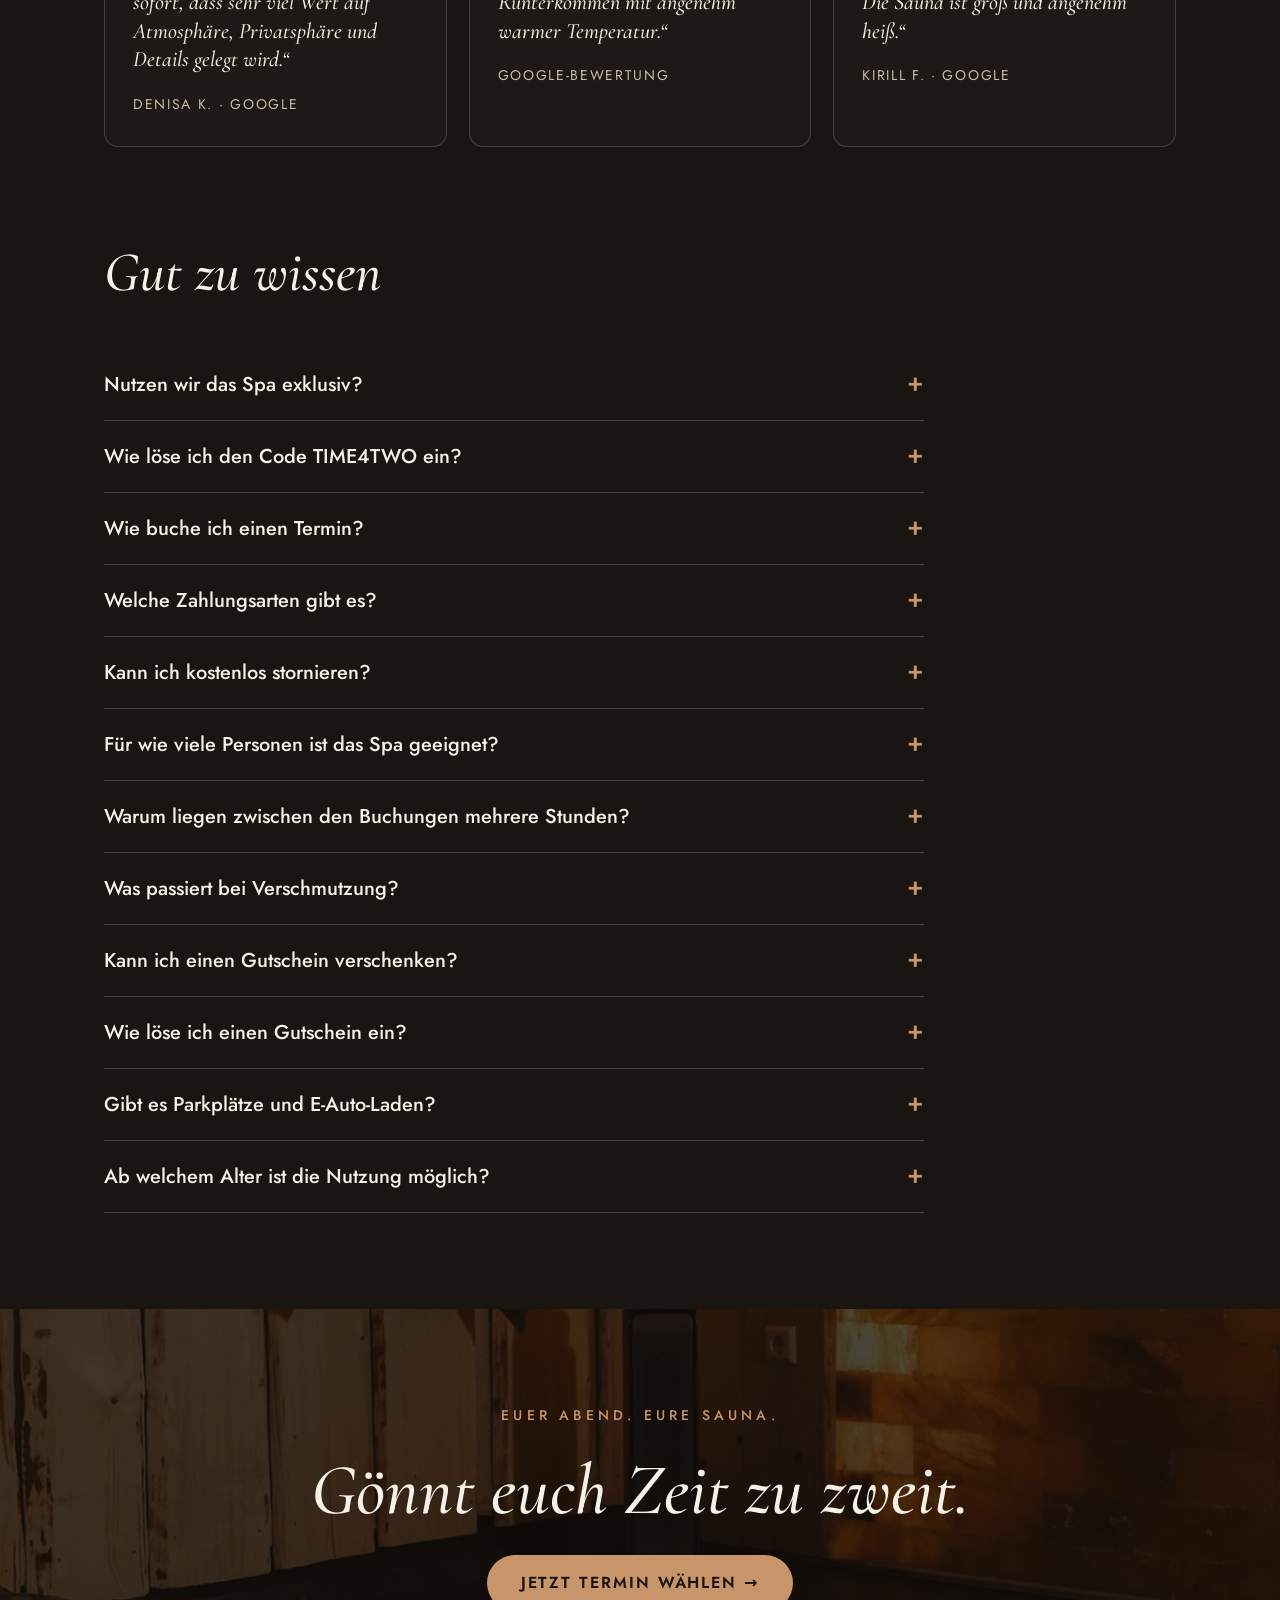
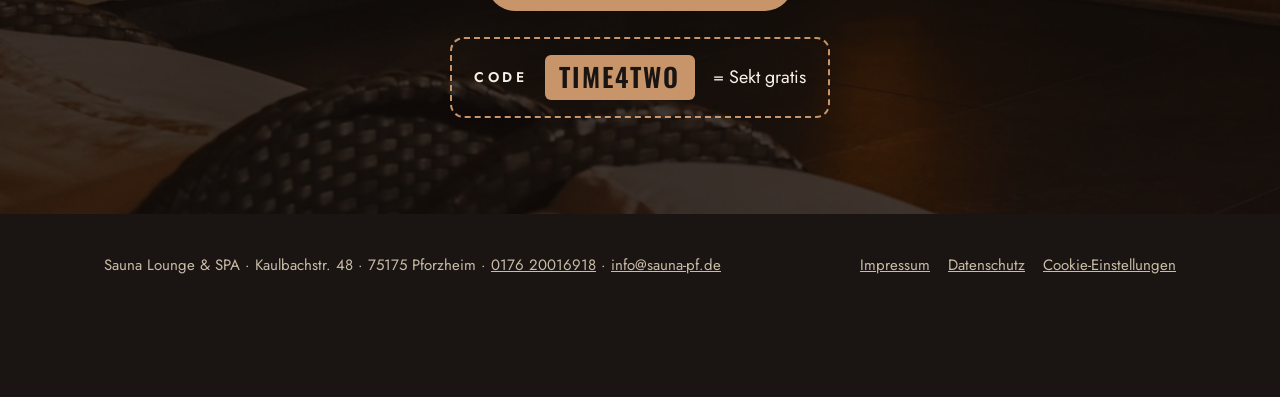
==== commit cf0da705: "Revert "Hinweis zur Buchung: Monat wechseln und Time for 2 waehlen" This reverts commit 3c9a750d36a2" ====
--- a/index.html
+++ b/index.html
@@ -14,9 +14,9 @@
 <link rel="icon" type="image/png" href="assets/img/favicon.png">
 <link rel="preload" href="assets/fonts/cormorant-garamond-latin-500-italic.woff2" as="font" type="font/woff2" crossorigin>
 <link rel="preload" href="assets/fonts/oswald-latin-600-normal.woff2" as="font" type="font/woff2" crossorigin>
-<link rel="stylesheet" href="assets/style.css?v=6">
+<link rel="stylesheet" href="assets/style.css?v=4">
 <script src="assets/config.js?v=5"></script>
-<script src="assets/site.js?v=6" defer></script>
+<script src="assets/site.js" defer></script>
 </head>
 <body>
 
@@ -48,7 +48,6 @@
           <a class="btn btn-ghost" href="#preise">Preise ansehen</a>
         </div>
         <p class="note">Ab 200 € für zwei · Online buchen in 2 Minuten</p>
-        <p class="howto">So geht’s: Im Kalender mit <b>›</b> zum <b data-month>nächsten Monat</b> blättern, Tag wählen – dann unter den Uhrzeiten nach unten zu <b>„Time for 2“</b> scrollen.</p>
       </div>
 
       <div class="ticket" aria-label="Time for Two – 3 Stunden, Private Spa Pforzheim, ab 200 Euro">
@@ -125,7 +124,6 @@
       <div class="coupon">
         <span class="label">AKTIONSCODE</span><code>TIME4TWO</code><span>bei der Buchung angeben – für eine Gratis-Sektflasche</span>
       </div>
-      <p class="howto">So geht’s: Im Kalender mit <b>›</b> zum <b data-month>nächsten Monat</b> blättern, Tag wählen – dann unter den Uhrzeiten nach unten zu <b>„Time for 2“</b> scrollen.</p>
       <p class="alt">Lieber verschenken? <a data-go="voucher" href="https://sauna-pf.de/gutscheine">Gutschein ab 50 € erstellen</a> – mit Namen &amp; persönlichem Gruß, sofort als PDF.</p>
     </div>
   </section>
@@ -185,7 +183,6 @@
       <div class="eyebrow">Euer Abend. Eure Sauna.</div>
       <h2 id="final-title">Gönnt euch Zeit zu zweit.</h2>
       <a class="btn" data-go="booking" href="https://sauna-pf.de/buchen">Jetzt Termin wählen →</a>
-      <p class="howto">So geht’s: Im Kalender mit <b>›</b> zum <b data-month>nächsten Monat</b> blättern, Tag wählen – dann unter den Uhrzeiten nach unten zu <b>„Time for 2“</b> scrollen.</p>
       <div class="coupon" style="color:var(--paper)"><span class="label">CODE</span><code>TIME4TWO</code><span>= Sekt gratis</span></div>
     </div>
   </section>
--- a/assets/style.css
+++ b/assets/style.css
@@ -111,10 +111,6 @@
 .prices .coupon{margin-top:30px;border-color:var(--bronze-dark);color:var(--ink-2)}
 .prices .coupon code{background:var(--ink-2);color:var(--paper)}
 .alt{margin-top:22px;color:#4A3A2C;font-size:16px}
-.howto{margin-top:14px;max-width:560px;font-size:15px;line-height:1.5;color:var(--muted)}
-.howto b{color:var(--bronze);font-weight:600}
-.prices .howto{margin:22px auto 0;text-align:center;color:#4A3A2C}
-.prices .howto b{color:var(--bronze-text)}
 .alt a{color:var(--bronze-dark);font-weight:500}
 
 /* Reviews */
